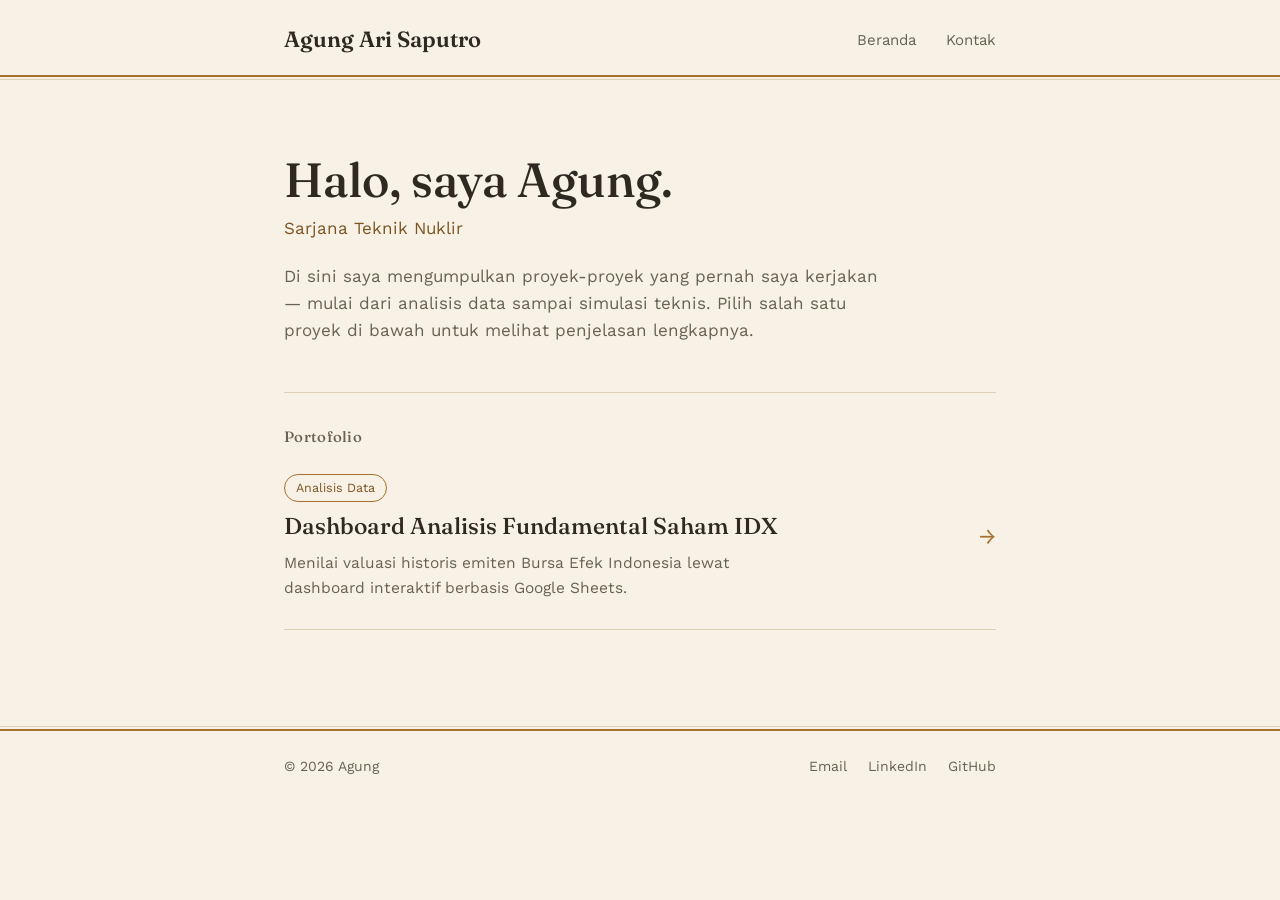
==== index.html @ 4a3da769 "Add files via upload" ====
<!DOCTYPE html>
<html lang="id">
<head>
<meta charset="UTF-8" />
<meta name="viewport" content="width=device-width, initial-scale=1.0" />
<title>Agung — Portofolio</title>
<meta name="description" content="Portofolio Agung — Lulusan Teknik Nuklir. Analisis data, simulasi, dan proyek teknis lainnya." />

<link rel="icon" href="data:image/svg+xml,%3Csvg xmlns='http://www.w3.org/2000/svg' viewBox='0 0 64 64'%3E%3Ccircle cx='32' cy='32' r='32' fill='%23A8722E'/%3E%3Ctext x='32' y='42' font-size='30' font-family='Georgia,serif' fill='%23F7F1E6' text-anchor='middle'%3EA%3C/text%3E%3C/svg%3E" />

<link rel="preconnect" href="https://fonts.googleapis.com">
<link rel="preconnect" href="https://fonts.gstatic.com" crossorigin>
<link href="https://fonts.googleapis.com/css2?family=Fraunces:opsz,wght@9..144,400;9..144,500;9..144,600&family=Work+Sans:wght@400;500;600&display=swap" rel="stylesheet">

<link rel="stylesheet" href="assets/style.css" />
</head>
<body>

<header class="site-header">
  <div class="wrap site-header__inner">
    <a href="#/" class="brand">Agung Ari Saputro</a>
    <nav class="main-nav" aria-label="Navigasi utama">
      <a href="#/">Beranda</a>
      <a href="#kontak">Kontak</a>
    </nav>
  </div>
</header>

<main id="main" tabindex="-1">

  <!-- ============== HALAMAN BERANDA ============== -->
  <section id="view-home" class="view">

    <section class="hero wrap">
      <h1>Halo, saya Agung.</h1>
      <p class="hero__role">Sarjana Teknik Nuklir</p>
      <p class="hero__intro">
        Di sini saya mengumpulkan proyek-proyek yang pernah saya kerjakan —
        mulai dari analisis data sampai simulasi teknis. Pilih salah satu
        proyek di bawah untuk melihat penjelasan lengkapnya.
      </p>
    </section>

    <section class="portfolio-index wrap" aria-labelledby="portfolio-heading">
      <h2 id="portfolio-heading">Portofolio</h2>
      <div id="portfolio-list" class="portfolio-list">
        <!-- diisi otomatis oleh app.js dari assets/data.js -->
      </div>
    </section>

  </section>

  <!-- ============== HALAMAN DETAIL PROYEK ============== -->
  <section id="view-detail" class="view" hidden>
    <div class="wrap detail">

      <a href="#/" class="back-link">← Kembali ke Beranda</a>

      <p class="detail__meta">
        <span id="detail-category"></span> · <span id="detail-year"></span>
      </p>
      <h1 id="detail-title"></h1>
      <p id="detail-summary" class="detail__summary"></p>

      <div id="detail-embed-wrap"></div>

      <div class="detail__body">
        <h2>Tentang proyek ini</h2>
        <div id="detail-description"></div>

        <h3>Alat yang digunakan</h3>
        <ul id="detail-tools" class="tool-list"></ul>
      </div>

      <a href="#/" class="back-link back-link--bottom">← Kembali ke Beranda</a>
    </div>
  </section>

  <!-- ============== HALAMAN TIDAK DITEMUKAN ============== -->
  <section id="view-notfound" class="view" hidden>
    <div class="wrap detail">
      <h1>Proyek tidak ditemukan</h1>
      <p>Proyek yang kamu cari mungkin sudah dipindahkan atau belum ditambahkan.</p>
      <a href="#/" class="back-link">← Kembali ke Beranda</a>
    </div>
  </section>

</main>

<footer class="site-footer" id="kontak">
  <div class="wrap site-footer__inner">
    <p>© <span id="year"></span> Agung</p>
    <p class="site-footer__links">
      <a href="arisaputro121@gmail.com">Email</a>
      <a href="https://www.linkedin.com/in/agung-ari-s-2359042a6/" target="_blank" rel="noopener">LinkedIn</a>
      <a href="https://github.com/username" target="_blank" rel="noopener">GitHub</a>
    </p>
  </div>
</footer>

<script src="assets/data.js"></script>
<script src="assets/app.js"></script>
</body>
</html>
---- assets/style.css ----
/* ==========================================================================
   DESIGN TOKENS
   ========================================================================== */
:root {
  --cream:      #F7F1E6;   /* latar utama */
  --surface:    #FFFDF9;   /* latar kartu/blok */
  --ink:        #2E2A22;   /* teks utama */
  --muted:      #6B6152;   /* teks sekunder */
  --hairline:   #DDD0B4;   /* garis pembatas tipis */
  --accent:     #A8722E;   /* aksen: brass/ochre hangat */
  --accent-ink: #7C5423;   /* aksen versi lebih gelap, untuk hover/teks di atas terang */

  --font-display: "Fraunces", Georgia, serif;
  --font-body: "Work Sans", -apple-system, BlinkMacSystemFont, sans-serif;

  --max-width: 760px;
}

* { box-sizing: border-box; }

html { scroll-behavior: smooth; }
@media (prefers-reduced-motion: reduce) {
  html { scroll-behavior: auto; }
  * { animation: none !important; transition: none !important; }
}

body {
  margin: 0;
  background: var(--cream);
  color: var(--ink);
  font-family: var(--font-body);
  font-size: 17px;
  line-height: 1.6;
  -webkit-font-smoothing: antialiased;
}

.wrap {
  max-width: var(--max-width);
  margin: 0 auto;
  padding: 0 24px;
}

a {
  color: var(--accent-ink);
}

:focus-visible {
  outline: 2px solid var(--accent);
  outline-offset: 3px;
}

/* ==========================================================================
   HEADER
   ========================================================================== */
.site-header {
  border-bottom: 1px solid var(--hairline);
}
.site-header__inner {
  display: flex;
  align-items: center;
  justify-content: space-between;
  padding-top: 22px;
  padding-bottom: 22px;
}
.brand {
  font-family: var(--font-display);
  font-size: 22px;
  font-weight: 600;
  color: var(--ink);
  text-decoration: none;
}
.main-nav a {
  margin-left: 24px;
  color: var(--muted);
  text-decoration: none;
  font-size: 15px;
}
.main-nav a:hover { color: var(--ink); }

/* ==========================================================================
   HERO
   ========================================================================== */
.hero {
  padding-top: 72px;
  padding-bottom: 48px;
}
.hero h1 {
  font-family: var(--font-display);
  font-weight: 500;
  font-size: clamp(34px, 5vw, 48px);
  line-height: 1.15;
  margin: 0 0 8px;
}
.hero__role {
  font-size: 17px;
  color: var(--accent-ink);
  margin: 0 0 20px;
}
.hero__intro {
  max-width: 54ch;
  color: var(--muted);
  font-size: 17px;
  margin: 0;
}

/* ==========================================================================
   DAFTAR PORTOFOLIO (BERANDA)
   ========================================================================== */
.portfolio-index {
  padding-bottom: 96px;
}
.portfolio-index h2 {
  font-family: var(--font-display);
  font-weight: 500;
  font-size: 15px;
  letter-spacing: 0.02em;
  color: var(--muted);
  margin: 0 0 8px;
  padding-top: 32px;
  border-top: 1px solid var(--hairline);
}

.portfolio-list { margin-top: 24px; }

.portfolio-row {
  display: flex;
  align-items: center;
  justify-content: space-between;
  gap: 24px;
  padding: 28px 0;
  border-bottom: 1px solid var(--hairline);
  text-decoration: none;
  color: inherit;
}
.portfolio-row:first-child { padding-top: 0; }

.portfolio-row__title {
  font-family: var(--font-display);
  font-weight: 500;
  font-size: 23px;
  margin: 6px 0 6px;
  color: var(--ink);
}
.portfolio-row__summary {
  margin: 0;
  color: var(--muted);
  font-size: 15.5px;
  max-width: 52ch;
}
.portfolio-row__arrow {
  font-size: 22px;
  color: var(--accent);
  flex-shrink: 0;
  transition: transform 0.15s ease;
}
.portfolio-row:hover .portfolio-row__arrow { transform: translateX(4px); }

.tag {
  display: inline-block;
  font-size: 12.5px;
  color: var(--accent-ink);
  border: 1px solid var(--accent);
  border-radius: 999px;
  padding: 3px 11px;
}

.empty-state { color: var(--muted); }

/* ==========================================================================
   HALAMAN DETAIL PROYEK
   ========================================================================== */
.detail {
  padding-top: 40px;
  padding-bottom: 96px;
}

.back-link {
  display: inline-block;
  color: var(--muted);
  text-decoration: none;
  font-size: 15px;
  margin-bottom: 28px;
}
.back-link:hover { color: var(--ink); }
.back-link--bottom { margin-top: 40px; margin-bottom: 0; }

.detail__meta {
  color: var(--muted);
  font-size: 14px;
  margin: 0 0 10px;
}

.detail h1 {
  font-family: var(--font-display);
  font-weight: 500;
  font-size: clamp(30px, 4.5vw, 40px);
  line-height: 1.2;
  margin: 0 0 14px;
}

.detail__summary {
  color: var(--muted);
  font-size: 18px;
  max-width: 56ch;
  margin: 0 0 36px;
}

.detail__body h2 {
  font-family: var(--font-display);
  font-weight: 500;
  font-size: 22px;
  margin: 48px 0 16px;
}
.detail__body h3 {
  font-family: var(--font-display);
  font-weight: 500;
  font-size: 17px;
  margin: 32px 0 12px;
}
.detail__body p {
  max-width: 68ch;
  color: var(--ink);
}

.tool-list {
  list-style: none;
  padding: 0;
  margin: 0;
  display: flex;
  flex-wrap: wrap;
  gap: 8px;
}
.tool-list li {
  font-size: 14px;
  background: var(--surface);
  border: 1px solid var(--hairline);
  border-radius: 6px;
  padding: 6px 12px;
  color: var(--muted);
}

/* ---------- kotak embed (mis. Google Sheet) ---------- */
.embed-frame {
  background: var(--surface);
  border: 1px solid var(--hairline);
  border-radius: 10px;
  overflow: hidden;
  margin-top: 8px;
}
.embed-frame__bar {
  display: flex;
  align-items: center;
  justify-content: space-between;
  padding: 12px 16px;
  border-bottom: 1px solid var(--hairline);
}
.embed-frame__label {
  font-size: 14px;
  color: var(--muted);
}
.embed-frame__open {
  font-size: 14px;
  text-decoration: none;
  color: var(--accent-ink);
  white-space: nowrap;
}
.embed-frame__iframe {
  width: 100%;
  height: 480px;
  border: 0;
  display: block;
}
.embed-frame__placeholder {
  padding: 20px 16px;
  color: var(--muted);
  font-size: 14.5px;
}
.embed-frame__placeholder p { margin: 0 0 8px; max-width: none; }
.embed-frame__placeholder code {
  background: var(--cream);
  padding: 1px 5px;
  border-radius: 4px;
  font-size: 13px;
}

/* ==========================================================================
   FOOTER
   ========================================================================== */
.site-footer {
  border-top: 1px solid var(--hairline);
}
.site-footer__inner {
  display: flex;
  align-items: center;
  justify-content: space-between;
  padding: 28px 24px;
  color: var(--muted);
  font-size: 14px;
}
.site-footer__inner p { margin: 0; }
.site-footer__links a {
  color: var(--muted);
  text-decoration: none;
  margin-left: 16px;
}
.site-footer__links a:hover { color: var(--ink); }

/* ==========================================================================
   RESPONSIVE
   ========================================================================== */
@media (max-width: 600px) {
  .hero { padding-top: 48px; }
  .portfolio-row {
    flex-direction: column;
    align-items: flex-start;
    gap: 6px;
  }
  .portfolio-row__arrow { display: none; }
  .embed-frame__iframe { height: 360px; }
  .site-footer__inner {
    flex-direction: column;
    gap: 10px;
    text-align: center;
  }
  .site-footer__links a:first-child { margin-left: 0; }
}
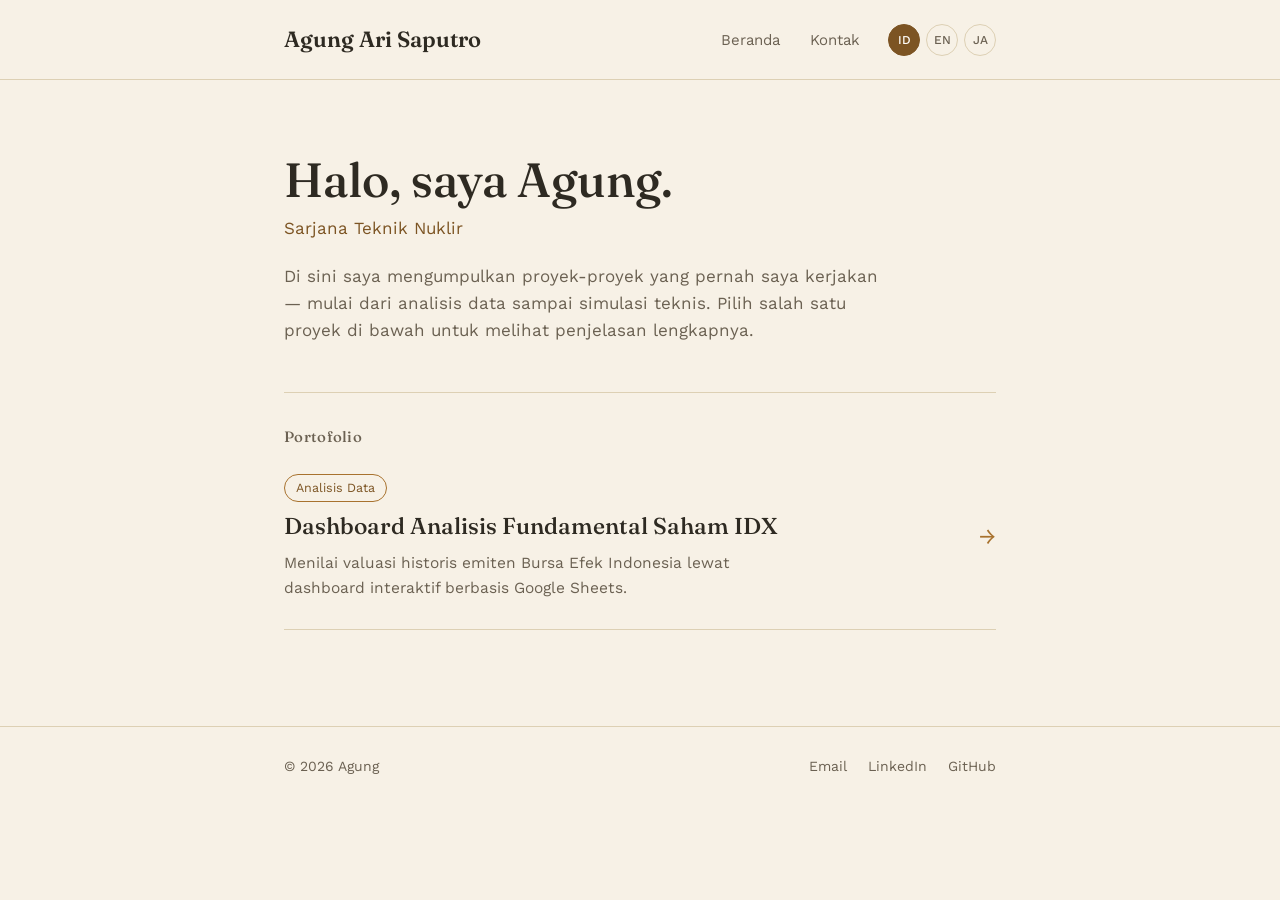
==== commit 53be8c11: "Add files via upload" ====
--- a/index.html
+++ b/index.html
@@ -4,13 +4,13 @@
 <meta charset="UTF-8" />
 <meta name="viewport" content="width=device-width, initial-scale=1.0" />
 <title>Agung — Portofolio</title>
-<meta name="description" content="Portofolio Agung — Lulusan Teknik Nuklir. Analisis data, simulasi, dan proyek teknis lainnya." />
+<meta name="description" content="Portofolio Agung — Lulusan Teknik Nuklir. Analisis data, simulasi, dan proyek teknis lainnya." data-i18n-attr="content:metaDescription" />
 
 <link rel="icon" href="data:image/svg+xml,%3Csvg xmlns='http://www.w3.org/2000/svg' viewBox='0 0 64 64'%3E%3Ccircle cx='32' cy='32' r='32' fill='%23A8722E'/%3E%3Ctext x='32' y='42' font-size='30' font-family='Georgia,serif' fill='%23F7F1E6' text-anchor='middle'%3EA%3C/text%3E%3C/svg%3E" />
 
 <link rel="preconnect" href="https://fonts.googleapis.com">
 <link rel="preconnect" href="https://fonts.gstatic.com" crossorigin>
-<link href="https://fonts.googleapis.com/css2?family=Fraunces:opsz,wght@9..144,400;9..144,500;9..144,600&family=Work+Sans:wght@400;500;600&display=swap" rel="stylesheet">
+<link href="https://fonts.googleapis.com/css2?family=Fraunces:opsz,wght@9..144,400;9..144,500;9..144,600&family=Work+Sans:wght@400;500;600&family=Noto+Sans+JP:wght@400;500&family=Noto+Serif+JP:wght@400;500;600&display=swap" rel="stylesheet">
 
 <link rel="stylesheet" href="assets/style.css" />
 </head>
@@ -19,10 +19,15 @@
 <header class="site-header">
   <div class="wrap site-header__inner">
     <a href="#/" class="brand">Agung Ari Saputro</a>
-    <nav class="main-nav" aria-label="Navigasi utama">
-      <a href="#/">Beranda</a>
-      <a href="#kontak">Kontak</a>
-    </nav>
+    <div class="header-right">
+      <nav class="main-nav" data-i18n-attr="aria-label:navAria" aria-label="Navigasi utama">
+        <a href="#/" data-i18n="navHome">Beranda</a>
+        <a href="#kontak" data-i18n="navContact">Kontak</a>
+      </nav>
+
+      <!-- Tombol bahasa dibuat otomatis dari LANGUAGES di assets/i18n.js -->
+      <div id="lang-switch" class="lang-switch" role="group" aria-label="Language / Bahasa / 言語"></div>
+    </div>
   </div>
 </header>
 
@@ -32,9 +37,9 @@
   <section id="view-home" class="view">
 
     <section class="hero wrap">
-      <h1>Halo, saya Agung.</h1>
-      <p class="hero__role">Sarjana Teknik Nuklir</p>
-      <p class="hero__intro">
+      <h1 data-i18n="heroTitle">Halo, saya Agung.</h1>
+      <p class="hero__role" data-i18n="heroRole">Sarjana Teknik Nuklir</p>
+      <p class="hero__intro" data-i18n="heroIntro">
         Di sini saya mengumpulkan proyek-proyek yang pernah saya kerjakan —
         mulai dari analisis data sampai simulasi teknis. Pilih salah satu
         proyek di bawah untuk melihat penjelasan lengkapnya.
@@ -42,47 +47,12 @@
     </section>
 
     <section class="portfolio-index wrap" aria-labelledby="portfolio-heading">
-      <h2 id="portfolio-heading">Portofolio</h2>
+      <h2 id="portfolio-heading" data-i18n="portfolioHeading">Portofolio</h2>
       <div id="portfolio-list" class="portfolio-list">
         <!-- diisi otomatis oleh app.js dari assets/data.js -->
       </div>
     </section>
 
-  </section>
-
-  <!-- ============== HALAMAN DETAIL PROYEK ============== -->
-  <section id="view-detail" class="view" hidden>
-    <div class="wrap detail">
-
-      <a href="#/" class="back-link">← Kembali ke Beranda</a>
-
-      <p class="detail__meta">
-        <span id="detail-category"></span> · <span id="detail-year"></span>
-      </p>
-      <h1 id="detail-title"></h1>
-      <p id="detail-summary" class="detail__summary"></p>
-
-      <div id="detail-embed-wrap"></div>
-
-      <div class="detail__body">
-        <h2>Tentang proyek ini</h2>
-        <div id="detail-description"></div>
-
-        <h3>Alat yang digunakan</h3>
-        <ul id="detail-tools" class="tool-list"></ul>
-      </div>
-
-      <a href="#/" class="back-link back-link--bottom">← Kembali ke Beranda</a>
-    </div>
-  </section>
-
-  <!-- ============== HALAMAN TIDAK DITEMUKAN ============== -->
-  <section id="view-notfound" class="view" hidden>
-    <div class="wrap detail">
-      <h1>Proyek tidak ditemukan</h1>
-      <p>Proyek yang kamu cari mungkin sudah dipindahkan atau belum ditambahkan.</p>
-      <a href="#/" class="back-link">← Kembali ke Beranda</a>
-    </div>
   </section>
 
 </main>
@@ -91,14 +61,16 @@
   <div class="wrap site-footer__inner">
     <p>© <span id="year"></span> Agung</p>
     <p class="site-footer__links">
-      <a href="arisaputro121@gmail.com">Email</a>
+      <a href="mailto:arisaputro121@gmail.com">Email</a>
       <a href="https://www.linkedin.com/in/agung-ari-s-2359042a6/" target="_blank" rel="noopener">LinkedIn</a>
       <a href="https://github.com/username" target="_blank" rel="noopener">GitHub</a>
     </p>
   </div>
 </footer>
 
+<script src="assets/i18n.js"></script>
 <script src="assets/data.js"></script>
+<script src="assets/common.js"></script>
 <script src="assets/app.js"></script>
 </body>
 </html>
--- a/assets/style.css
+++ b/assets/style.css
@@ -10,8 +10,12 @@
   --accent:     #A8722E;   /* aksen: brass/ochre hangat */
   --accent-ink: #7C5423;   /* aksen versi lebih gelap, untuk hover/teks di atas terang */
 
-  --font-display: "Fraunces", Georgia, serif;
-  --font-body: "Work Sans", -apple-system, BlinkMacSystemFont, sans-serif;
+  /* Huruf Latin memakai font pertama; huruf Jepang otomatis jatuh ke Noto JP */
+  --font-display: "Fraunces", "Noto Serif JP", Georgia, serif;
+  --font-body: "Work Sans", "Noto Sans JP", -apple-system, BlinkMacSystemFont, sans-serif;
+
+  /* Bentuk tombol bahasa: 50% = bulat, 8px = kotak dengan sudut membulat, 0 = kotak tajam */
+  --lang-btn-radius: 50%;
 
   --max-width: 760px;
 }
@@ -34,6 +38,8 @@
   -webkit-font-smoothing: antialiased;
 }
 
+html[lang="ja"] body { line-height: 1.8; }
+
 .wrap {
   max-width: var(--max-width);
   margin: 0 auto;
@@ -76,6 +82,42 @@
   font-size: 15px;
 }
 .main-nav a:hover { color: var(--ink); }
+
+.header-right {
+  display: flex;
+  align-items: center;
+}
+
+/* ---------- tombol ganti bahasa ---------- */
+.lang-switch {
+  display: flex;
+  gap: 6px;
+  margin-left: 28px;
+}
+.lang-btn {
+  width: 32px;
+  height: 32px;
+  padding: 0;
+  border-radius: var(--lang-btn-radius);
+  border: 1px solid var(--hairline);
+  background: transparent;
+  color: var(--muted);
+  font-family: var(--font-body);
+  font-size: 12px;
+  font-weight: 500;
+  line-height: 1;
+  cursor: pointer;
+  transition: color 0.15s ease, border-color 0.15s ease, background-color 0.15s ease;
+}
+.lang-btn:hover {
+  color: var(--ink);
+  border-color: var(--accent);
+}
+.lang-btn[aria-pressed="true"] {
+  background: var(--accent-ink);
+  border-color: var(--accent-ink);
+  color: var(--surface);
+}
 
 /* ==========================================================================
    HERO
@@ -222,6 +264,33 @@
   color: var(--ink);
 }
 
+/* Elemen tambahan untuk penjelasan panjang di sub halaman proyek */
+.detail__body h4 {
+  font-family: var(--font-display);
+  font-weight: 500;
+  font-size: 16px;
+  margin: 28px 0 10px;
+}
+.detail__body ul:not(.tool-list),
+.detail__body ol {
+  max-width: 68ch;
+  padding-left: 1.3em;
+}
+.detail__body ul:not(.tool-list) li,
+.detail__body ol li { margin-bottom: 6px; }
+.detail__body figure { margin: 28px 0; }
+.detail__body img {
+  max-width: 100%;
+  height: auto;
+  border-radius: 8px;
+  border: 1px solid var(--hairline);
+}
+.detail__body figcaption {
+  font-size: 14px;
+  color: var(--muted);
+  margin-top: 8px;
+}
+
 .tool-list {
   list-style: none;
   padding: 0;
@@ -309,6 +378,10 @@
    RESPONSIVE
    ========================================================================== */
 @media (max-width: 600px) {
+  .site-header__inner { flex-wrap: wrap; row-gap: 10px; }
+  .main-nav a { margin-left: 16px; }
+  .lang-switch { margin-left: 18px; gap: 5px; }
+  .lang-btn { width: 30px; height: 30px; }
   .hero { padding-top: 48px; }
   .portfolio-row {
     flex-direction: column;
